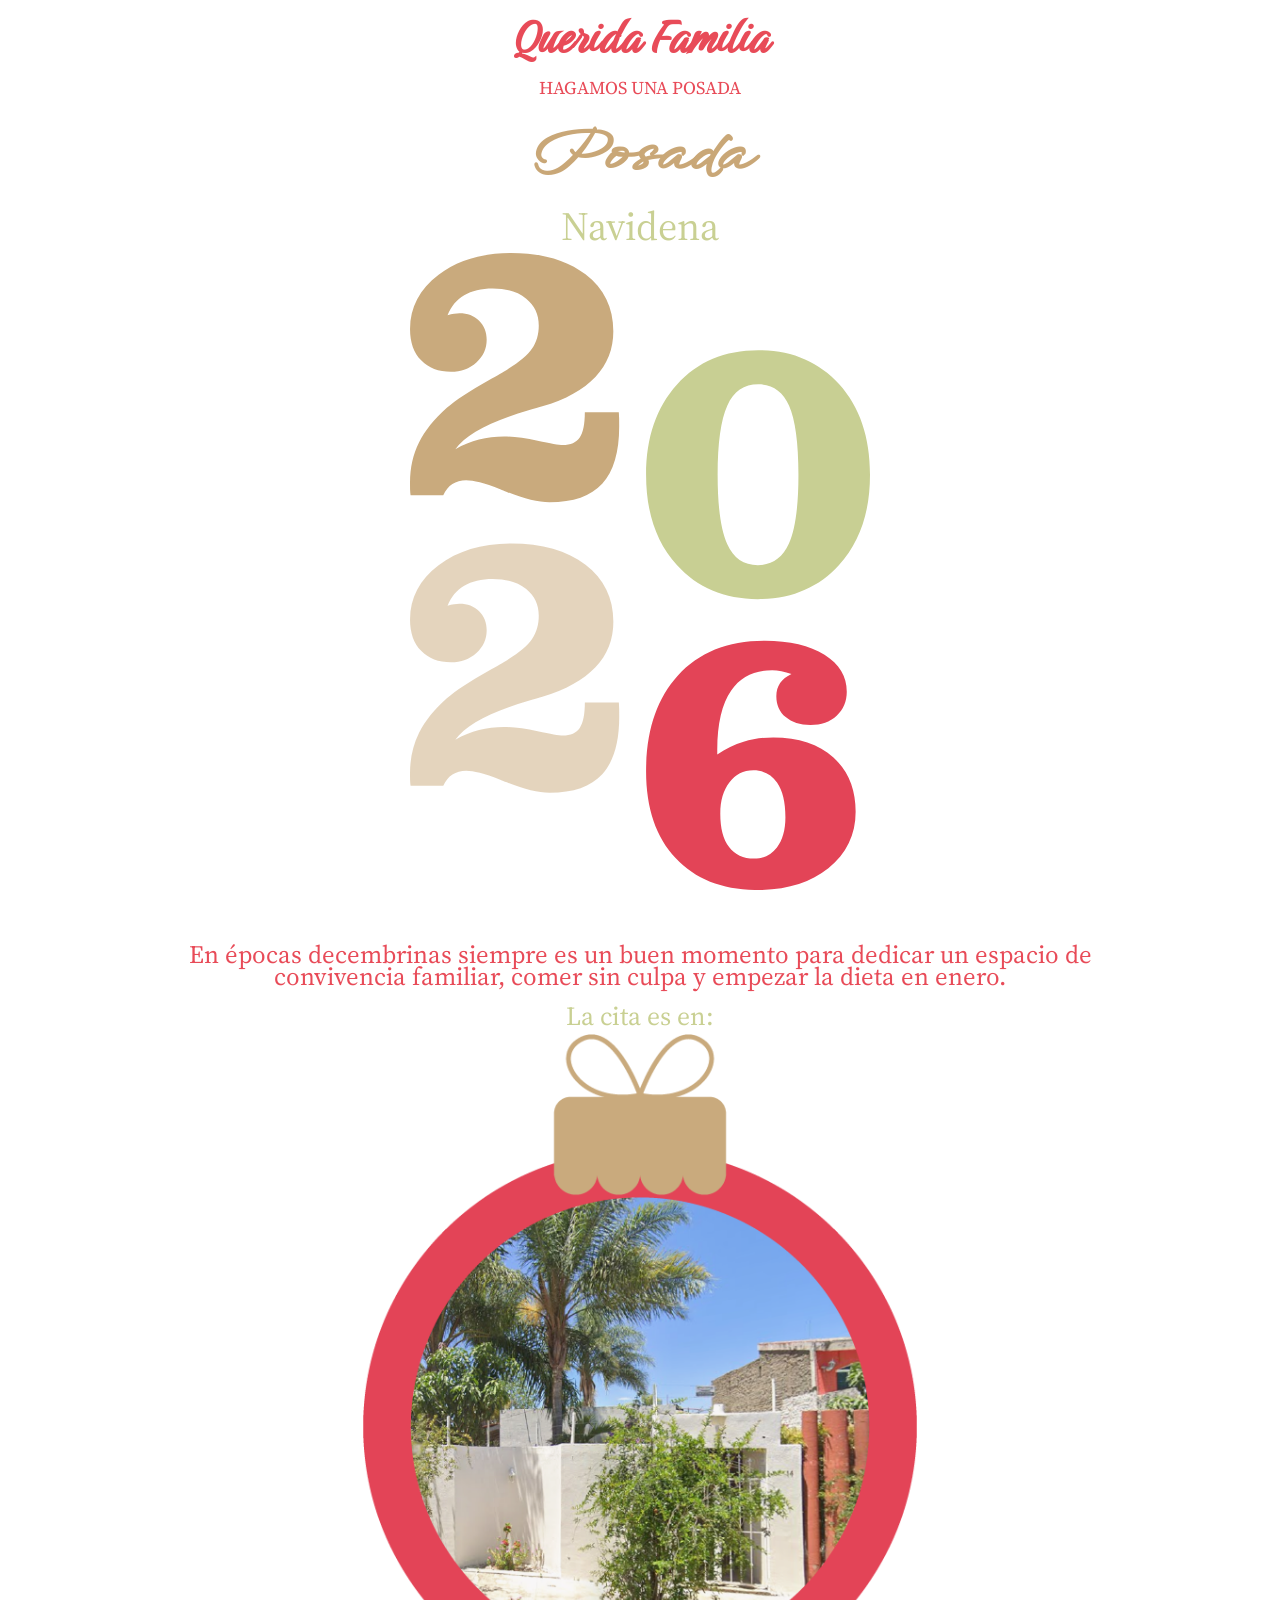
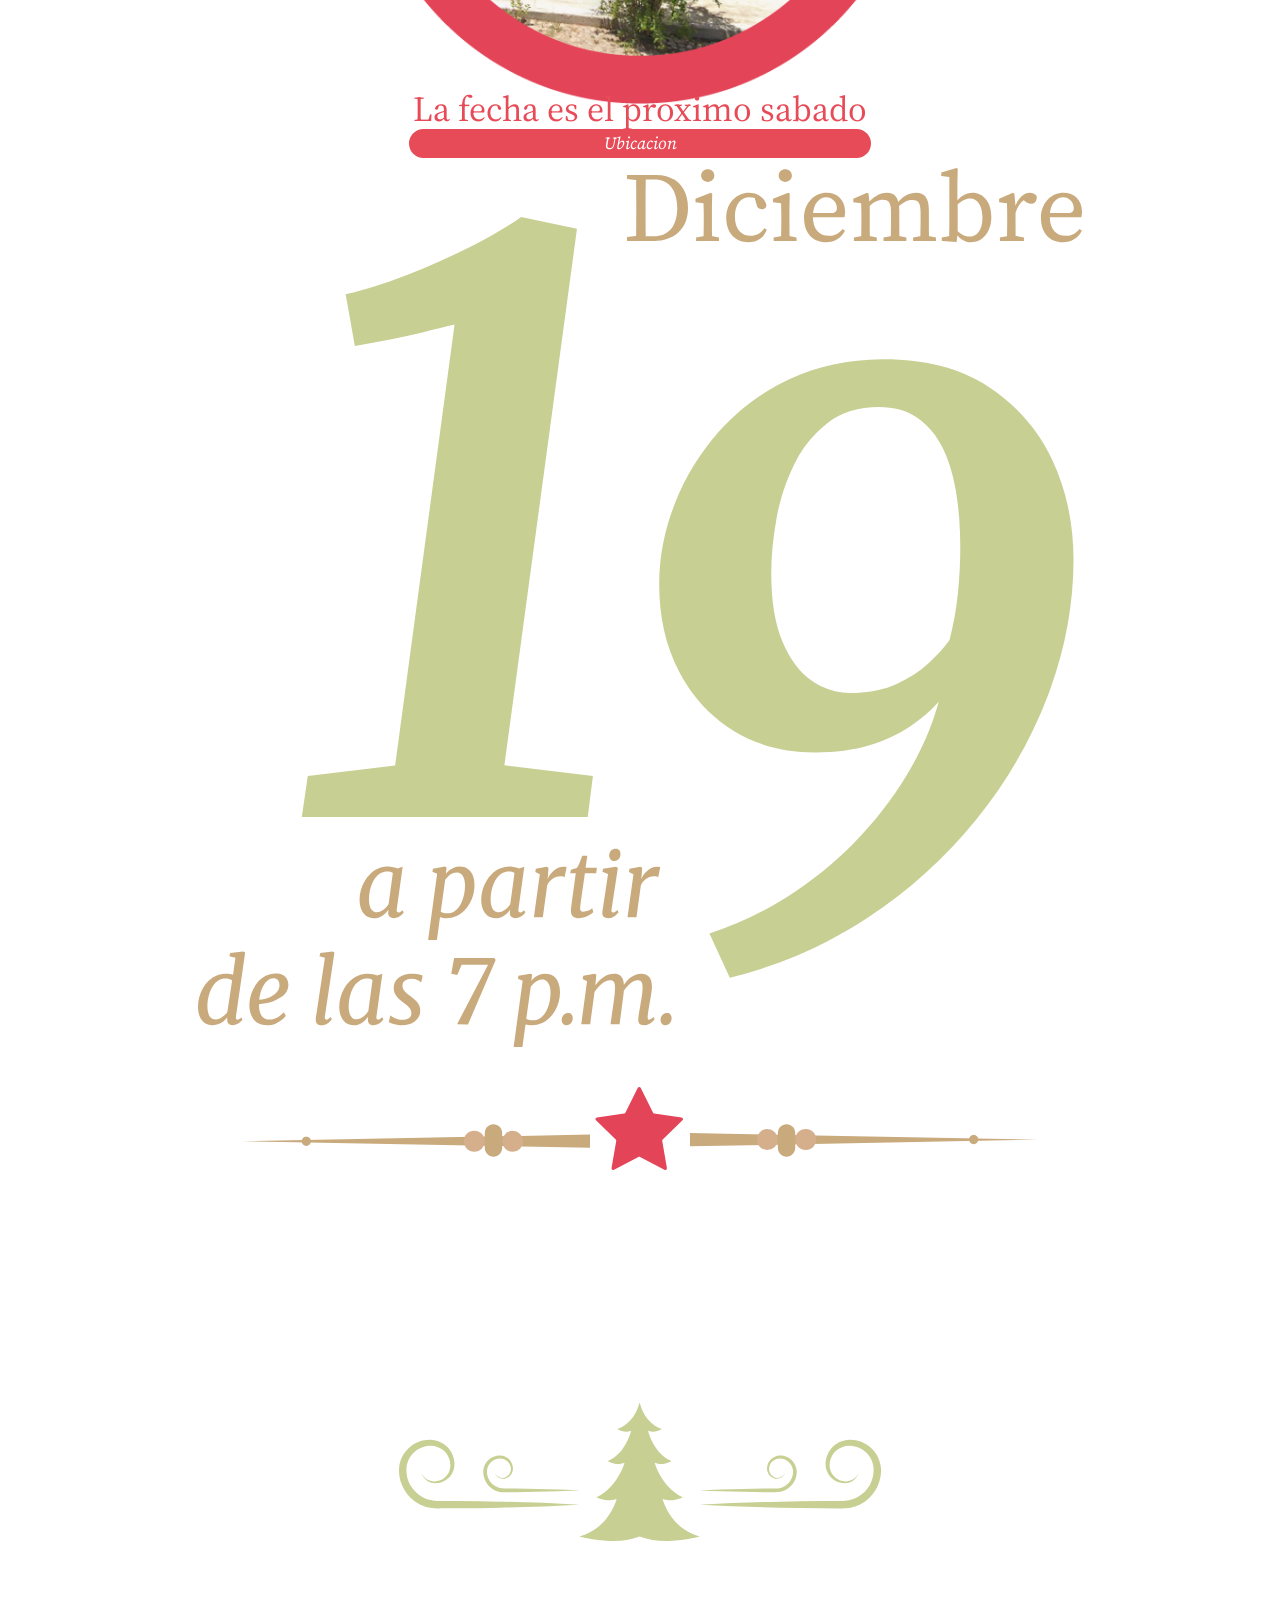
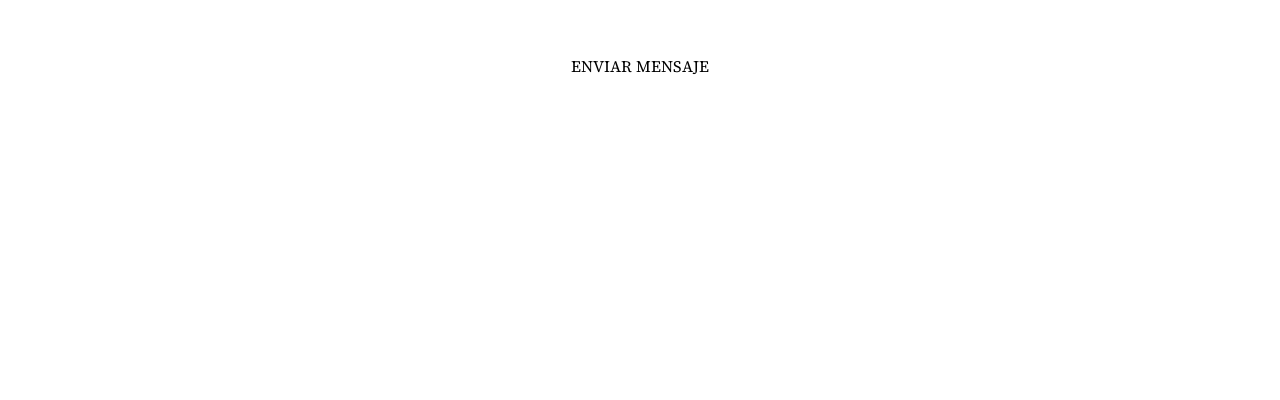
==== invitacion.html @ 7d4fd06d "acomodo de documentos y carpetsas" ====
<!doctype html>
<html lang="es">
  <head>
    <meta charset="UTF-8" />
    <meta name="viewport" content="width=device-width, initial-scale=1.0" />
    <title>Posada 2026</title>
    <link rel="preconnect" href="https://fonts.googleapis.com" />
    <link rel="preconnect" href="https://fonts.gstatic.com" crossorigin />
    <link
      href="https://fonts.googleapis.com/css2?family=Birthstone&family=Bodoni+Moda:ital,opsz,wght@0,6..96,400..900;1,6..96,400..900&family=EB+Garamond:ital,wght@0,400..800;1,400..800&family=Merriweather:ital,opsz,wght@0,18..144,300..900;1,18..144,300..900&family=Source+Serif+4:ital,opsz,wght@0,8..60,200..900;1,8..60,200..900&family=WindSong:wght@400;500&display=swap"
      rel="stylesheet"
    />

    <link rel="stylesheet" href="css/invitacion.css" />
  </head>
  <body>
    <section class="intro">
      <div class="intro-wlp">
        <h2 class="title-intro">Querida Familia</h2>
        <p class="text-1-intro">HAGAMOS UNA POSADA</p>
        <h3 class="title-2-intro">Posada</h3>
        <p class="text-2-intro">Navidena</p>
        <img src="assets-posada/SVG/fecha-img.svg" class="img-intro" alt="" />
        <div class="btns-intro"></div>
      </div>
    </section>

    <section class="place">
      <div class="wlp-place">
        <div class="contaion-wlp-place">
          <p class="text-place">
            En épocas decembrinas siempre es un buen momento para dedicar un
            espacio de convivencia familiar, comer sin culpa y empezar la dieta
            en enero.
          </p>

          <p class="text-2-place">La cita es en:</p>

          <img class="img-place" src="assets-posada/1x/img-place.webp" alt="" />

          <button class="btn-place">Ubicacion</button>
        </div>
      </div>
    </section>

    <section class="date">
      <div class="date-contain">
        <div class="date-content-contain">
          <p class="title-date">La fecha es el proximo sabado</p>
          <img class="img-date" src="assets-posada/SVG/date-img.svg" alt="" />
          <img class="icon-date" src="assets-posada/SVG/icon-date.svg" alt="" />
          <div class="counter"></div>
        </div>
      </div>
    </section>

    <section class="rsvp">
      <div class="rsvp-contain">
        <div class="rsvp-content-contain">
          <img src="assets-posada/SVG/icon-rsvp.svg" class="icon-rsvp" alt="" />
          <p class="text-rsvp">Hagamos un Grupo de Whatsapp y Organicémonos</p>
          <button class="btn-rsvp">ENVIAR MENSAJE</button>
        </div>
      </div>
    </section>
  </body>
</html>
---- css/invitacion.css ----
* {
  box-sizing: border-box;
  margin: 0;
  padding: 0;
}

:root {
  --verde: #263c36;
  --dorado: #c9a777;
  --rojo: #e84b58;
  --blanco: #ffffff;
  --crema: #eee0ce;
  --verder-claro: #c9d093;

  --amsterdam: "WindSong", cursive;
  --source: "Source Serif 4", serif;
  --cursive: "Birthstone", cursive;
  --bodoni: "Bodoni Moda", serif;
  --eb: "EB Garamond", serif;
  --italic: "Merriweather", serif;
}

html,
body {
  font-size: 10px;
}

.all-contain {
  margin: 0 auto;
  overflow: hidden;

  width: 100%;
  max-width: 430px;
  min-height: 100svh;

  background-color: #263c36;
}

.intro {
  width: 100%;
  height: 100svh;
  overflow: hidden;

  background-image: url(assets-posada/1x/wlp-section.webp);
  background-size: cover;
  background-position: center;

  display: flex;
  justify-content: center;
  align-items: center;
}

.intro-wlp {
  width: 80%;
  height: 95%;

  background-image: url(assets-posada/1x/wlp-section-contain.webp);
  background-size: contain;
  background-repeat: no-repeat;
  background-position: center;

  display: flex;
  flex-direction: column;
  justify-content: center;
  align-items: center;
}

.title-intro {
  font-family: var(--cursive);
  color: var(--rojo);
  font-size: 5.5rem;
}

.text-1-intro {
  font-family: var(--source);
  color: var(--rojo);
  font-size: 1.8rem;
  margin-bottom: 1.5rem;
}

.title-2-intro {
  font-family: var(--amsterdam);
  font-size: 6rem;
  color: var(--dorado);
}

.text-2-intro {
  font-family: var(--source);
  font-size: 4rem;
  color: var(--verder-claro);
}

.img-intro {
  width: 45%;
  height: auto;

  margin-bottom: 1rem;
}

.btns-intro {
  width: 80%;
  height: 10%;
  background-color: #e84b58;
}

.place,
.date {
  width: 100%;
  height: 100svh;

  background-image: url(assets-posada/1x/wlp-section.webp);
  background-size: cover;
  background-position: center;

  display: flex;
  justify-content: center;
  align-items: center;
}

.wlp-place,
.date-contain {
  width: 80%;
  height: 95%;

  background-image: url(assets-posada/1x/wlp-section-contain.webp);
  background-size: contain;
  background-repeat: no-repeat;
  background-position: center;

  display: flex;
  justify-content: center;
  align-items: center;

  padding: 2rem 5rem;
}

.contaion-wlp-place {
  width: 100%;
  height: 100%;

  display: flex;
  flex-direction: column;
  justify-content: center;
  align-items: center;
}

.text-place {
  color: var(--rojo);
  font-family: var(--source);
  line-height: 0.9;
  font-size: 2.5rem;
  text-align: center;
  margin-bottom: 1rem;
}

.text-2-place {
  color: var(--verder-claro);
  font-family: var(--source);
  font-size: 2.6rem;
}

.img-place {
  width: 60%;
  height: auto;
}

.btn-place {
  width: 50%;
  height: 6%;

  border-radius: 3rem;

  margin-top: 2.5rem;
  border: none;
  background-color: var(--rojo);
  color: var(--blanco);
  font-family: var(--source);
  font-style: italic;
  font-size: 1.7rem;
}

.date-content-contain {
  width: 100%;
  height: 100%;

  padding: 1rem 2rem;

  display: flex;
  flex-direction: column;
  justify-content: center;
  align-items: center;

  gap: 4rem;
}

.title-date {
  font-family: var(--source);
  text-align: center;
  color: var(--rojo);
  font-size: 3.5rem;
  line-height: 1.1;
}

.img-date {
  width: 100%;
  height: auto;
}

.icon-date {
  width: 90%;
  height: auto;
}

.counter {
  width: 90%;
  height: 10%;
  background-color: #e84b58;
}

.rsvp {
  width: 100%;
  height: 100svh;

  background-image: url(assets-posada/1x/wlp-rsvp.webp);
  background-size: cover;
  background-position: center;

  display: flex;
  justify-content: center;
  align-items: center;
}

.rsvp-contain {
  width: 80%;
  height: 70%;

  background-image: url(assets-posada/1x/card-rsvp.webp);
  background-size: contain;
  background-repeat: no-repeat;
  background-position: center;

  padding: 2rem 3rem;

  display: flex;
  justify-content: center;
  align-items: center;
}

.rsvp-content-contain {
  width: 100%;
  height: 90%;

  display: flex;
  flex-direction: column;
  justify-content: center;
  align-items: center;
  gap: 1rem;
}

.icon-rsvp {
  width: 50%;
  height: auto;
}

.text-rsvp {
  font-family: var(--bodoni);
  color: var(--blanco);
  font-size: 3.6rem;
  text-align: center;
  line-height: 1.2;
  overflow-wrap: break-word;
  min-width: 0;
}

.btn-rsvp {
  margin-top: 3rem;
  width: 70%;
  height: 12%;

  border: none;
  background-color: white;
  border-radius: 3rem;
  font-family: var(--source);
  font-size: 1.6rem;

  box-shadow: 0px 1px 15px rgba(255, 255, 255, 0.9);
}
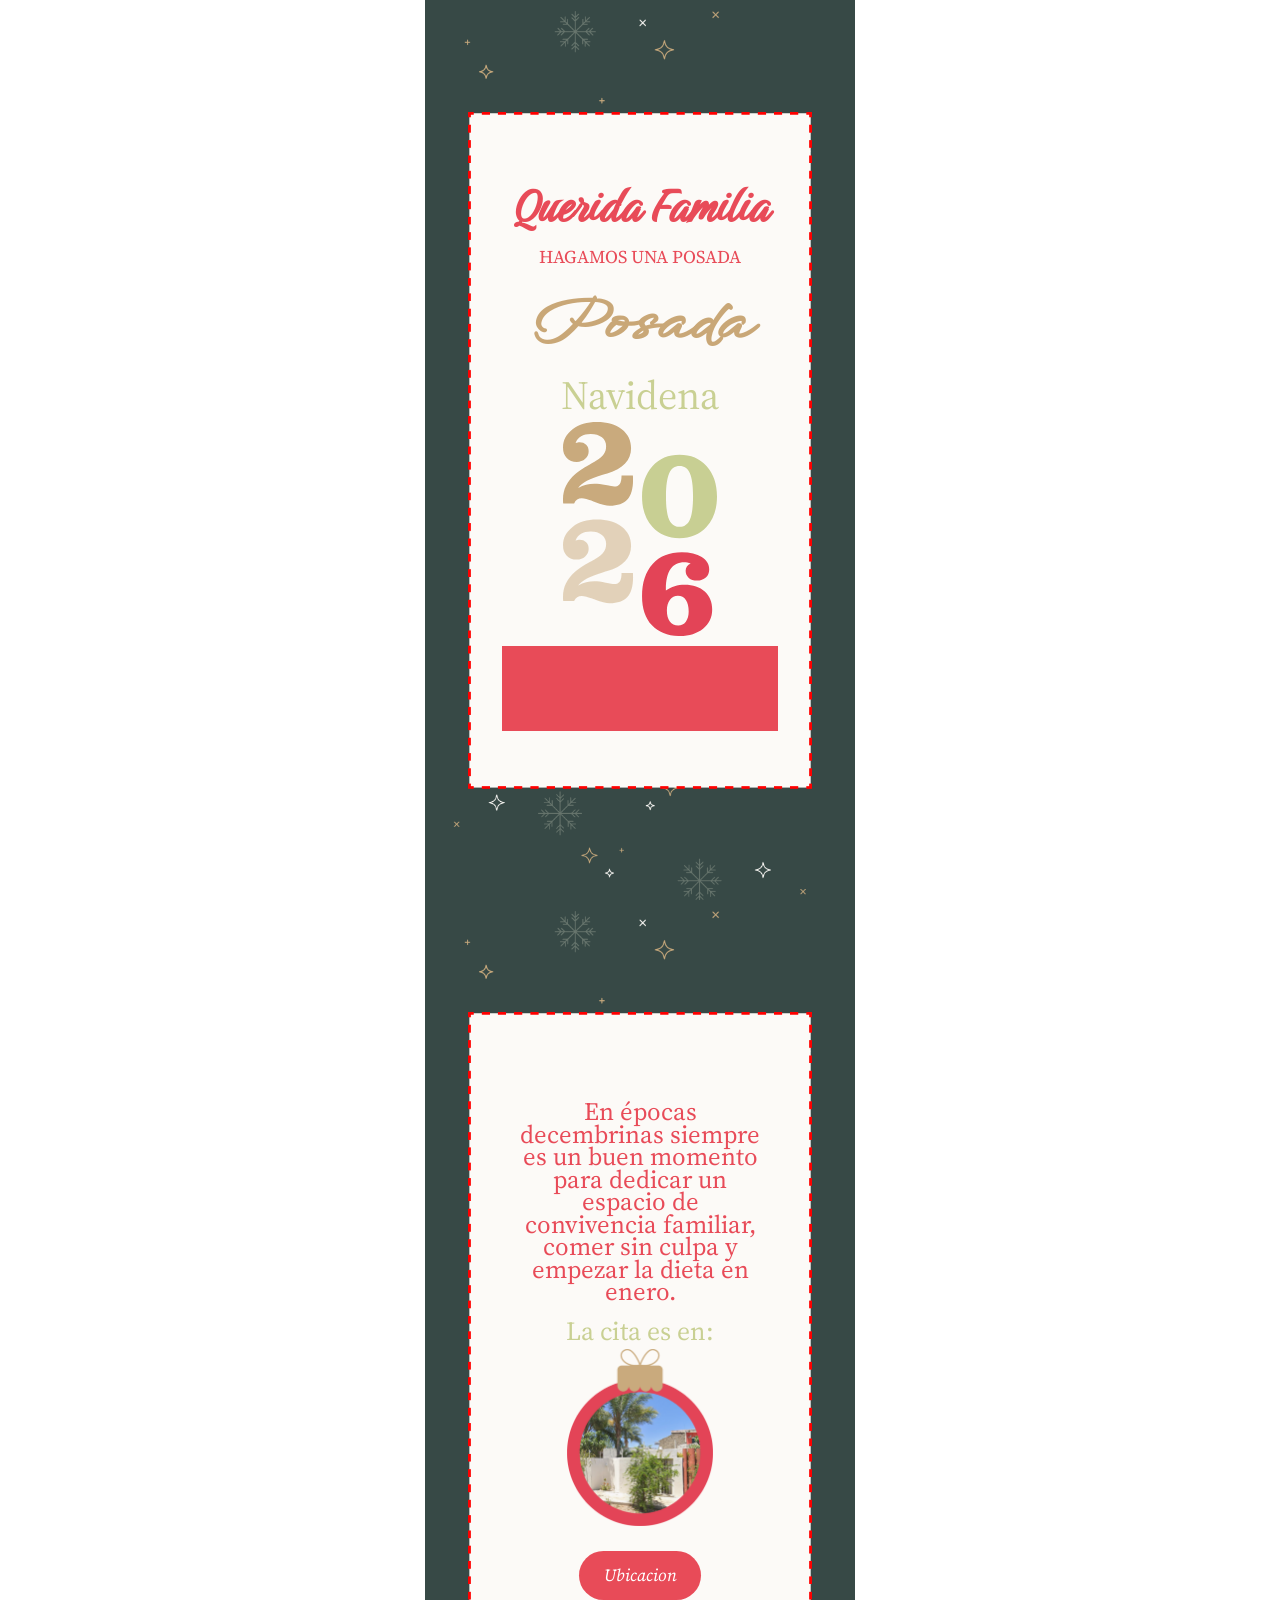
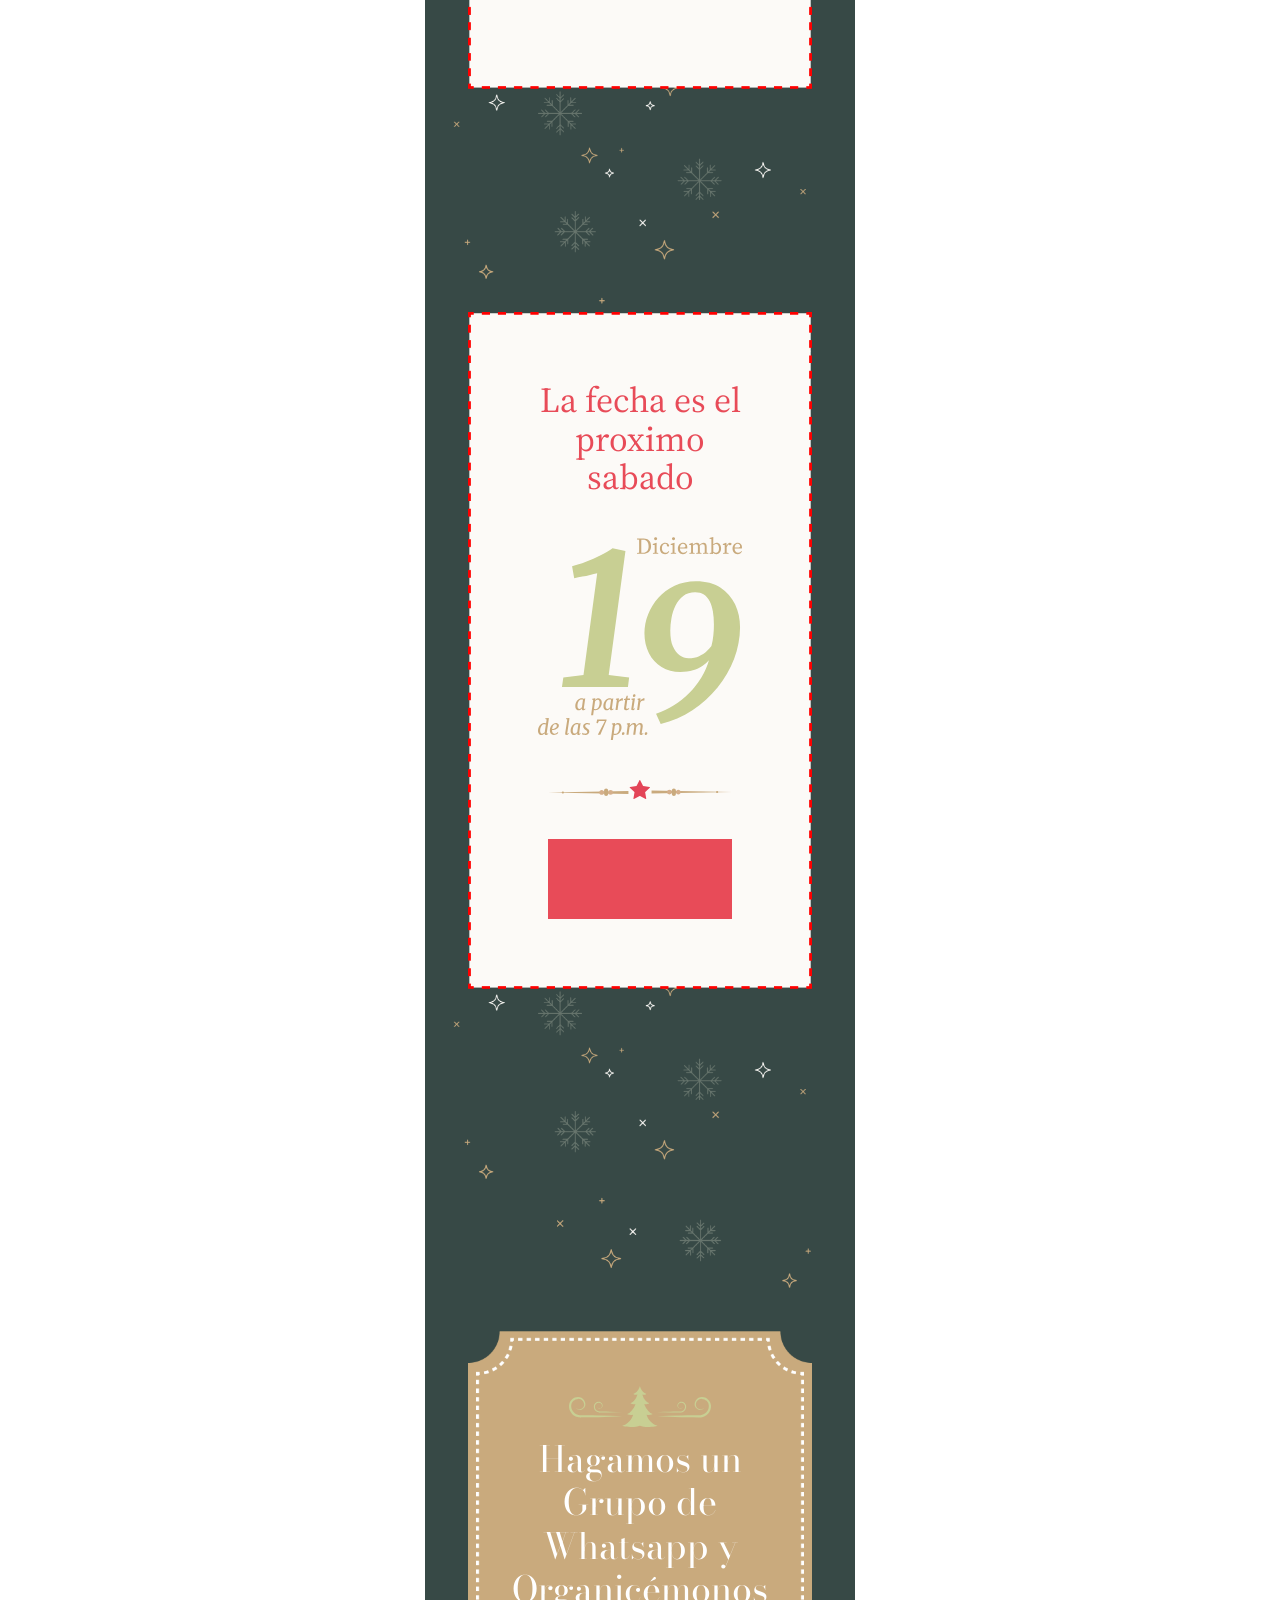
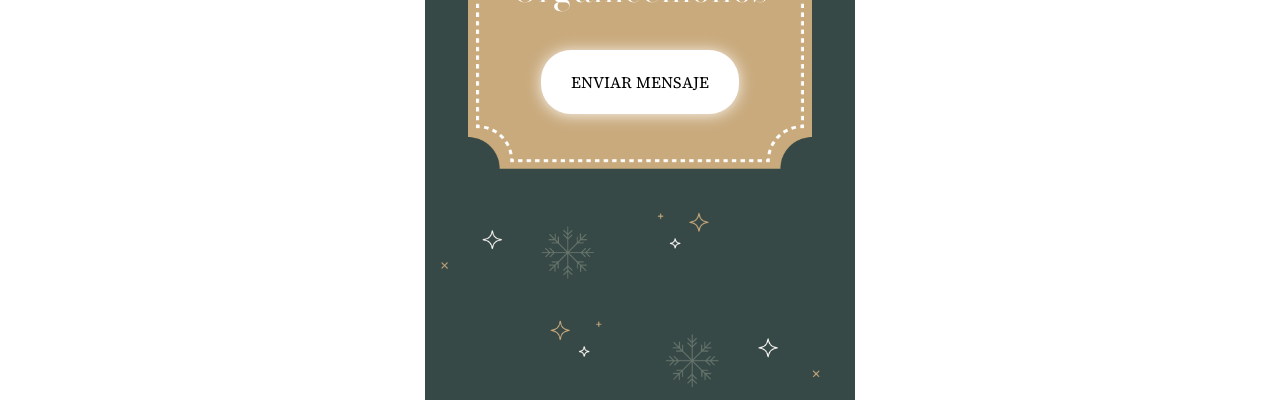
==== commit 568dabf5: "cambio de rutas y contenedor" ====
--- a/invitacion.html
+++ b/invitacion.html
@@ -14,54 +14,70 @@
     <link rel="stylesheet" href="css/invitacion.css" />
   </head>
   <body>
-    <section class="intro">
-      <div class="intro-wlp">
-        <h2 class="title-intro">Querida Familia</h2>
-        <p class="text-1-intro">HAGAMOS UNA POSADA</p>
-        <h3 class="title-2-intro">Posada</h3>
-        <p class="text-2-intro">Navidena</p>
-        <img src="assets-posada/SVG/fecha-img.svg" class="img-intro" alt="" />
-        <div class="btns-intro"></div>
-      </div>
-    </section>
+    <main class="all-contain">
+      <section class="intro">
+        <div class="intro-wlp">
+          <h2 class="title-intro">Querida Familia</h2>
+          <p class="text-1-intro">HAGAMOS UNA POSADA</p>
+          <h3 class="title-2-intro">Posada</h3>
+          <p class="text-2-intro">Navidena</p>
+          <img src="assets-posada/SVG/fecha-img.svg" class="img-intro" alt="" />
+          <div class="btns-intro"></div>
+        </div>
+      </section>
 
-    <section class="place">
-      <div class="wlp-place">
-        <div class="contaion-wlp-place">
-          <p class="text-place">
-            En épocas decembrinas siempre es un buen momento para dedicar un
-            espacio de convivencia familiar, comer sin culpa y empezar la dieta
-            en enero.
-          </p>
+      <section class="place">
+        <div class="wlp-place">
+          <div class="contaion-wlp-place">
+            <p class="text-place">
+              En épocas decembrinas siempre es un buen momento para dedicar un
+              espacio de convivencia familiar, comer sin culpa y empezar la
+              dieta en enero.
+            </p>
 
-          <p class="text-2-place">La cita es en:</p>
+            <p class="text-2-place">La cita es en:</p>
 
-          <img class="img-place" src="assets-posada/1x/img-place.webp" alt="" />
+            <img
+              class="img-place"
+              src="assets-posada/1x/img-place.webp"
+              alt=""
+            />
 
-          <button class="btn-place">Ubicacion</button>
+            <button class="btn-place">Ubicacion</button>
+          </div>
         </div>
-      </div>
-    </section>
+      </section>
 
-    <section class="date">
-      <div class="date-contain">
-        <div class="date-content-contain">
-          <p class="title-date">La fecha es el proximo sabado</p>
-          <img class="img-date" src="assets-posada/SVG/date-img.svg" alt="" />
-          <img class="icon-date" src="assets-posada/SVG/icon-date.svg" alt="" />
-          <div class="counter"></div>
+      <section class="date">
+        <div class="date-contain">
+          <div class="date-content-contain">
+            <p class="title-date">La fecha es el proximo sabado</p>
+            <img class="img-date" src="assets-posada/SVG/date-img.svg" alt="" />
+            <img
+              class="icon-date"
+              src="assets-posada/SVG/icon-date.svg"
+              alt=""
+            />
+            <div class="counter"></div>
+          </div>
         </div>
-      </div>
-    </section>
+      </section>
 
-    <section class="rsvp">
-      <div class="rsvp-contain">
-        <div class="rsvp-content-contain">
-          <img src="assets-posada/SVG/icon-rsvp.svg" class="icon-rsvp" alt="" />
-          <p class="text-rsvp">Hagamos un Grupo de Whatsapp y Organicémonos</p>
-          <button class="btn-rsvp">ENVIAR MENSAJE</button>
+      <section class="rsvp">
+        <div class="rsvp-contain">
+          <div class="rsvp-content-contain">
+            <img
+              src="assets-posada/SVG/icon-rsvp.svg"
+              class="icon-rsvp"
+              alt=""
+            />
+            <p class="text-rsvp">
+              Hagamos un Grupo de Whatsapp y Organicémonos
+            </p>
+            <button class="btn-rsvp">ENVIAR MENSAJE</button>
+          </div>
         </div>
-      </div>
-    </section>
+      </section>
+    </main>
   </body>
 </html>
--- a/css/invitacion.css
+++ b/css/invitacion.css
@@ -41,7 +41,7 @@
   height: 100svh;
   overflow: hidden;
 
-  background-image: url(assets-posada/1x/wlp-section.webp);
+  background-image: url(../assets-posada/1x/wlp-section.webp);
   background-size: cover;
   background-position: center;
 
@@ -54,7 +54,7 @@
   width: 80%;
   height: 95%;
 
-  background-image: url(assets-posada/1x/wlp-section-contain.webp);
+  background-image: url(../assets-posada/1x/wlp-section-contain.webp);
   background-size: contain;
   background-repeat: no-repeat;
   background-position: center;
@@ -108,7 +108,7 @@
   width: 100%;
   height: 100svh;
 
-  background-image: url(assets-posada/1x/wlp-section.webp);
+  background-image: url(../assets-posada/1x/wlp-section.webp);
   background-size: cover;
   background-position: center;
 
@@ -122,7 +122,7 @@
   width: 80%;
   height: 95%;
 
-  background-image: url(assets-posada/1x/wlp-section-contain.webp);
+  background-image: url(../assets-posada/1x/wlp-section-contain.webp);
   background-size: contain;
   background-repeat: no-repeat;
   background-position: center;
@@ -221,7 +221,7 @@
   width: 100%;
   height: 100svh;
 
-  background-image: url(assets-posada/1x/wlp-rsvp.webp);
+  background-image: url(../assets-posada/1x/wlp-rsvp.webp);
   background-size: cover;
   background-position: center;
 
@@ -234,7 +234,7 @@
   width: 80%;
   height: 70%;
 
-  background-image: url(assets-posada/1x/card-rsvp.webp);
+  background-image: url(../assets-posada/1x/card-rsvp.webp);
   background-size: contain;
   background-repeat: no-repeat;
   background-position: center;
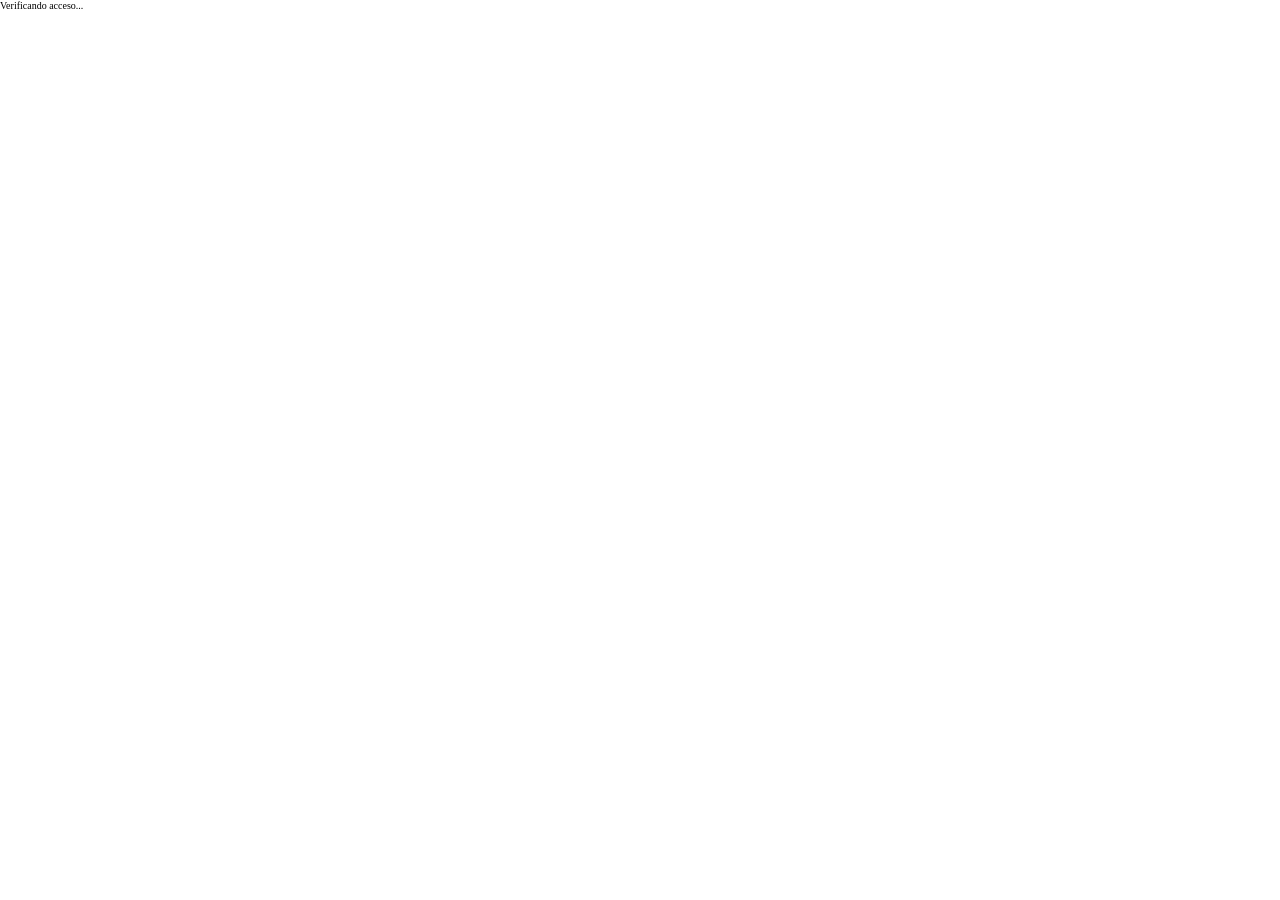
==== commit d161aa61: "version 2.0" ====
--- a/invitacion.html
+++ b/invitacion.html
@@ -14,15 +14,66 @@
     <link rel="stylesheet" href="css/invitacion.css" />
   </head>
   <body>
-    <main class="all-contain">
+    <!-- Mensaje mientras verificamos la sesión -->
+    <p id="mensaje-carga">Verificando acceso...</p>
+
+    <main class="all-contain" id="contenido-invitacion" hidden>
       <section class="intro">
         <div class="intro-wlp">
           <h2 class="title-intro">Querida Familia</h2>
           <p class="text-1-intro">HAGAMOS UNA POSADA</p>
           <h3 class="title-2-intro">Posada</h3>
-          <p class="text-2-intro">Navidena</p>
+          <p class="text-2-intro">Navideña</p>
           <img src="assets-posada/SVG/fecha-img.svg" class="img-intro" alt="" />
-          <div class="btns-intro"></div>
+          <div class="btns-intro">
+            <!-- Reproductor de música -->
+            <audio id="musica-fondo" loop preload="auto">
+              <source
+                src="./assets-posada/music/beat-posada.mp3"
+                type="audio/mpeg"
+              />
+            </audio>
+
+            <button
+              id="btn-musica"
+              class="btn-musica"
+              type="button"
+              aria-label="Reproducir música"
+              aria-pressed="false"
+            >
+              <!-- Icono: música encendida -->
+              <svg
+                class="icono-sonando"
+                viewBox="0 0 24 24"
+                fill="none"
+                stroke="currentColor"
+                stroke-width="1.8"
+                stroke-linecap="round"
+                stroke-linejoin="round"
+                aria-hidden="true"
+              >
+                <path d="M11 5 6 9H3v6h3l5 4V5Z" />
+                <path d="M15.5 8.5a5 5 0 0 1 0 7" />
+                <path d="M19 5a10 10 0 0 1 0 14" />
+              </svg>
+
+              <!-- Icono: música pausada -->
+              <svg
+                class="icono-pausado"
+                viewBox="0 0 24 24"
+                fill="none"
+                stroke="currentColor"
+                stroke-width="1.8"
+                stroke-linecap="round"
+                stroke-linejoin="round"
+                aria-hidden="true"
+              >
+                <path d="M11 5 6 9H3v6h3l5 4V5Z" />
+                <path d="m17 9 5 6" />
+                <path d="m22 9-5 6" />
+              </svg>
+            </button>
+          </div>
         </div>
       </section>
 
@@ -43,7 +94,9 @@
               alt=""
             />
 
-            <button class="btn-place">Ubicacion</button>
+            <button class="btn-place" id="btn-ubicacion" type="button">
+              VER UBICACIÓN
+            </button>
           </div>
         </div>
       </section>
@@ -58,7 +111,27 @@
               src="assets-posada/SVG/icon-date.svg"
               alt=""
             />
-            <div class="counter"></div>
+            <div class="contador">
+              <div>
+                <span id="dias">00</span>
+                <p>Días</p>
+              </div>
+
+              <div>
+                <span id="horas">00</span>
+                <p>Horas</p>
+              </div>
+
+              <div>
+                <span id="minutos">00</span>
+                <p>Minutos</p>
+              </div>
+
+              <div>
+                <span id="segundos">00</span>
+                <p>Segundos</p>
+              </div>
+            </div>
           </div>
         </div>
       </section>
@@ -74,10 +147,17 @@
             <p class="text-rsvp">
               Hagamos un Grupo de Whatsapp y Organicémonos
             </p>
-            <button class="btn-rsvp">ENVIAR MENSAJE</button>
+            <button class="btn-rsvp" id="btn-whatsapp" type="button">
+              ENVIAR MENSAJE
+            </button>
           </div>
         </div>
       </section>
     </main>
+
+    <!-- Mensaje para errores de conexión -->
+    <p id="mensaje-acceso" role="alert" hidden></p>
+
+    <script type="module" src="./js/invitacion.js"></script>
   </body>
 </html>
--- a/css/invitacion.css
+++ b/css/invitacion.css
@@ -1,3 +1,7 @@
+[hidden] {
+  display: none !important;
+}
+
 * {
   box-sizing: border-box;
   margin: 0;
@@ -63,6 +67,7 @@
   flex-direction: column;
   justify-content: center;
   align-items: center;
+  gap: 1rem;
 }
 
 .title-intro {
@@ -97,12 +102,6 @@
   margin-bottom: 1rem;
 }
 
-.btns-intro {
-  width: 80%;
-  height: 10%;
-  background-color: #e84b58;
-}
-
 .place,
 .date {
   width: 100%;
@@ -165,7 +164,7 @@
 }
 
 .btn-place {
-  width: 50%;
+  width: 75%;
   height: 6%;
 
   border-radius: 3rem;
@@ -176,7 +175,7 @@
   color: var(--blanco);
   font-family: var(--source);
   font-style: italic;
-  font-size: 1.7rem;
+  font-size: 1.3rem;
 }
 
 .date-content-contain {
@@ -191,6 +190,8 @@
   align-items: center;
 
   gap: 4rem;
+
+  text-align: center;
 }
 
 .title-date {
@@ -211,10 +212,25 @@
   height: auto;
 }
 
-.counter {
+.contador {
+  padding: 0 auto;
   width: 90%;
   height: 10%;
-  background-color: #e84b58;
+  display: flex;
+  justify-content: center;
+  align-items: center;
+  text-align: center;
+  color: var(--rojo);
+  font-family: var(--italic);
+  gap: 1.5rem;
+}
+
+.contador span {
+  font-size: 3.2rem;
+}
+
+.contador p {
+  font-size: 1.2rem;
 }
 
 .rsvp {
@@ -285,3 +301,52 @@
 
   box-shadow: 0px 1px 15px rgba(255, 255, 255, 0.9);
 }
+
+.btn-musica {
+  position: fixed;
+  bottom: 24px;
+  right: 24px;
+
+  width: 55px;
+  height: 55px;
+
+  display: flex;
+  align-items: center;
+  justify-content: center;
+
+  border-radius: 50%;
+  border: 1px solid #e4c997;
+
+  background-color: #30453e;
+  color: #e4c997;
+
+  cursor: pointer;
+  z-index: 1000;
+
+  transition:
+    transform 0.3s ease,
+    background-color 0.3s ease;
+}
+
+.btn-musica svg {
+  width: 25px;
+  height: 25px;
+}
+
+.btn-musica:active {
+  transform: scale(0.92);
+}
+
+/* Por defecto la música está pausada */
+.icono-sonando {
+  display: none;
+}
+
+/* Cuando la música está reproduciéndose */
+.btn-musica.reproduciendo .icono-sonando {
+  display: block;
+}
+
+.btn-musica.reproduciendo .icono-pausado {
+  display: none;
+}
